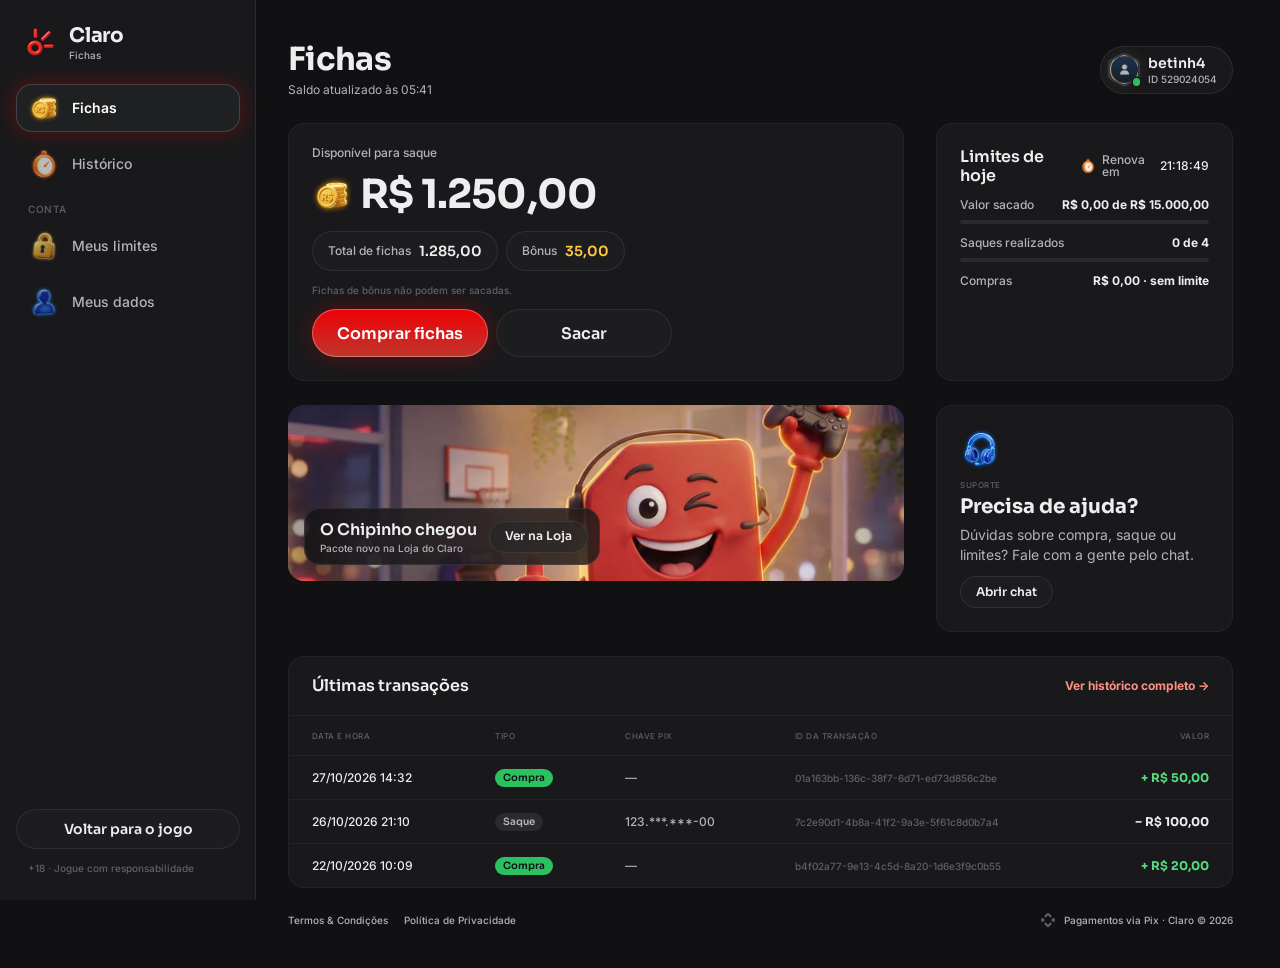
==== fichas/index.html @ 52fef4d7 "Claro · protótipo navegável gerado a partir do EstrelaGames (cores, logo, verso, Chipinho, abertura " ====
<!doctype html>
<html lang="pt-BR">
<head>
<meta charset="utf-8">
<meta name="viewport" content="width=device-width, initial-scale=1, viewport-fit=cover">
<meta name="robots" content="noindex, nofollow">
<meta name="theme-color" content="#111113">
<title>Fichas · Claro</title>
<link rel="icon" href="../assets/ui/logo_icon.webp">
<link rel="preconnect" href="https://fonts.googleapis.com">
<link rel="preconnect" href="https://fonts.gstatic.com" crossorigin>
<link rel="stylesheet" href="https://fonts.googleapis.com/css2?family=Inter:wght@400;500;600;700&family=Sora:wght@600;700;800&display=swap">
<link rel="stylesheet" href="../css/tokens.css?v=20261027h">
<link rel="stylesheet" href="../css/ui.css?v=20261027h">
<link rel="stylesheet" href="fichas.css?v=20261027h">
</head>
<body>
<svg width="0" height="0" style="position:absolute" aria-hidden="true">
  <defs><clipPath id="hexclip" clipPathUnits="objectBoundingBox"><path id="hexpath" d=""/></clipPath></defs>
  <symbol id="i-chev-l-light" viewBox="0 0 320 512"><path d="M20.7 267.3c-6.2-6.2-6.2-16.4 0-22.6l192-192c6.2-6.2 16.4-6.2 22.6 0s6.2 16.4 0 22.6L54.6 256 235.3 436.7c6.2 6.2 6.2 16.4 0 22.6s-16.4 6.2-22.6 0l-192-192z"/></symbol>
  <symbol id="i-x" viewBox="0 0 384 512"><path d="M324.5 411.1c6.2 6.2 16.4 6.2 22.6 0s6.2-16.4 0-22.6L214.6 256 347.1 123.5c6.2-6.2 6.2-16.4 0-22.6s-16.4-6.2-22.6 0L192 233.4 59.5 100.9c-6.2-6.2-16.4-6.2-22.6 0s-6.2 16.4 0 22.6L169.4 256 36.9 388.5c-6.2 6.2-6.2 16.4 0 22.6s16.4 6.2 22.6 0L192 278.6 324.5 411.1z"/></symbol>
  <symbol id="i-check" viewBox="0 0 448 512"><path d="M438.6 105.4c12.5 12.5 12.5 32.8 0 45.3l-256 256c-12.5 12.5-32.8 12.5-45.3 0l-128-128c-12.5-12.5-12.5-32.8 0-45.3s32.8-12.5 45.3 0L160 338.7 393.4 105.4c12.5-12.5 32.8-12.5 45.3 0z"/></symbol>
  <symbol id="i-copy" viewBox="0 0 448 512"><path d="M208 0H332.1c12.7 0 24.9 5.1 33.9 14.1l67.9 67.9c9 9 14.1 21.2 14.1 33.9V336c0 26.5-21.5 48-48 48H208c-26.5 0-48-21.5-48-48V48c0-26.5 21.5-48 48-48zM48 128h80v64H64V448H256V416h64v48c0 26.5-21.5 48-48 48H48c-26.5 0-48-21.5-48-48V176c0-26.5 21.5-48 48-48z"/></symbol>
  <symbol id="i-pix" viewBox="0 0 24 24"><path d="M6.1 6.3 10.1 2.3a2.7 2.7 0 0 1 3.8 0l4 4-2.3 2.3-2.9-2.9a1 1 0 0 0-1.4 0L8.4 8.6 6.1 6.3zm11.8 11.4-4 4a2.7 2.7 0 0 1-3.8 0l-4-4 2.3-2.3 2.9 2.9a1 1 0 0 0 1.4 0l2.9-2.9 2.3 2.3zM2.3 10.1l1.6-1.6L7.4 12l-3.5 3.5-1.6-1.6a2.7 2.7 0 0 1 0-3.8zm19.4 0a2.7 2.7 0 0 1 0 3.8l-1.6 1.6-3.5-3.5 3.5-3.5 1.6 1.6z"/></symbol>
</svg>

<div class="fx">
  <aside class="side" id="side" aria-label="Menu"></aside>
  <div class="main">
    <header class="mtop" id="mtop"></header>
    <main class="page" id="page"></main>
    <footer class="foot" id="foot"></footer>
  </div>
</div>
<div class="veil" id="veil" hidden><section class="drawer" id="drawer" role="dialog" aria-modal="true"></section></div>
<div class="toast" id="toast"><span class="hint-pill" id="toastTxt"></span></div>

<script src="fichas.js?v=20261027h"></script>
</body>
</html>
---- css/tokens.css ----
/* Claro · tokens do DS EstrelaGames (Rjx31bgpOt4m1U8DVKyWtd · modo Claro), valores resolvidos 1:1 */
:root{
  color-scheme: dark;
  /* background */
  --bg-default:#111113; --bg-subtle:#19191b; --bg-strong:#222325; --bg-raised:#292a2e; --bg-inset:#010101; --bg-highlight:#ffffff14; --bg-chrome:#19191b; --bg-divider:#292a2e; --bg-band:#00000052;
  --bga-default-50:#11111380; --bga-default-75:#111113bf; --bga-subtle-50:#19191b80; --bga-subtle-75:#19191bbf;
  --bga-strong-25:#22232540; --bga-strong-50:#22232580; --bga-strong-75:#222325bf;
  --bga-secondary-16:#ff908129; --bga-secondary-32:#ff908152; --bga-accent-12:#ffc8411f;
  /* border */
  --border-muted:#ffffff14; --border-default:#222325; --border-strong:#393a40; --border-focus:#ef0005;
  --border-hl-top:#ffffff29; --border-gold-top:#ffcfc7e5; --border-gold-bottom:#ef00055c;
  /* text */
  --text-default:#eeeef0; --text-muted:#b2b3bd; --text-link:#ff9081; --text-subtle:#5f606a; --text-disabled:#46484f;
  --text-brand:#ff9081; --text-success:#52de7e; --text-error:#ff6b6e; --text-prize:#ffc841;
  --text-on-color:#ffffff; --text-on-color-muted:#ffffffd9; --text-on-color-subtle:#ffffffb2; --text-on-light:#111113;
  /* system */
  --sys-info:#fe1e1e; --sys-success:#2cc160; --sys-success-strong:#8cf0a9; --sys-warning:#ffbe2e; --sys-error:#ef4452;
  --sysa-success-25:#2cc16040; --sysa-error-25:#ef445240; --sysa-info-25:#3b74f540;
  --notification-error:#ef4452;
  /* effects */
  --hl-subtle:#ffffff29; --hl:#ffffff52; --hl-strong:#ffffff7a;
  --shadow-faint:#0000001f; --shadow-subtle:#0000003d; --shadow:#00000066; --shadow-strong:#00000080;
  --glow-info:#ef000552; --glow-accent:#ffbe2e52; --glow-success:#52de7ea3; --glow-gold:#ff908152; --glow-blue:#ff9081; --glow-red:#ff6b6e;
  /* surfaces */
  --surface-card-top:#19191b; --surface-card-bottom:#111113; --surface-elevated-top:#292a2e; --surface-elevated-bottom:#19191b;
  /* buttons */
  --btn-primary-top:#ef0005; --btn-primary-bg:#c0362d; --btn-secondary-border:#fe1e1e;
  --btn-disabled-top:#292a2e; --btn-disabled-bg:#292a2e; --btn-disabled-text:#46484f;
  /* tabs */
  --tab-default-text:#b2b3bd; --tab-container:#222325; --input-border:#222325;
  --tab-padrao:#ef0005; --tab-padrao-tint:#ef00053d; --tab-rosa:#e93d82; --tab-rosa-tint:#e93d823d;
  /* games */
  --game-truco:#e5484d; --game-paulista:#3b74f5; --game-cacheta:#8752f2; --game-tranca:#2cc160; --game-buraco:#1f9a4a;
  --game-poker:#0fa968; --game-sinuca:#2fa35a; --game-todos:#fe1e1e; --game-domino:#14b8a6; --game-dama:#f76b15; --game-xadrez:#5b6cff;
  --game-paulista-tint:#3b74f53d; --game-truco-tint:#e5484d3d; --game-cacheta-tint:#8752f23d; --game-buraco-tint:#1f9a4a3d;
  /* crew */
  --crew-engenheiro:#4fb3ff; --crew-comandante:#f5c542; --crew-piloto:#ff5a36; --crew-navegador:#e86bff; --crew-explorador:#4dffb8;
  --crew-bar:#ff9f43; --crew-reis:#34d399; --crew-nobru:#3d8bff; --crew-inhui:#ff4fb0;
  /* stake / table */
  --stake-padrao-top:#7a1813; --stake-padrao-bottom:#3f0f0c; --stake-iniciante-top:#1f9a4a; --stake-iniciante-bottom:#1f502c;
  --table-card-top:#1f5a4a; --table-card-bottom:#0f2e2a; --table-stake:#ffc841;
  --plus-bg:#52de7e; --plus-icon:#111113;
  /* cards */
  --card-face:#ffffff; --card-border:#9ea2a4; --suit-red:#c72c3d; --suit-black:#141922; --back-top:#942922; --back-bottom:#570203;
  /* seat timer */
  --seat-timer-track:#ffffff1f; --seat-timer:#fe1e1e;
  /* type */
  --f-display:"Sora", "Inter", system-ui, sans-serif;
  --f-ui:"Inter", system-ui, -apple-system, sans-serif;
  --f-call:"Industry", "Sora", sans-serif;
  /* marca · Claro (sobrescreve) */
  --back-top:#7a1813; --back-bottom:#211311; --btn-primary-text:#ffffff; --crew-nobru:#FE1E1E; --crew-inhui:#FE1E1E;
}
/* estilos de texto do DS */
.t-d3xl{font:700 64px/1.2 var(--f-display);letter-spacing:-.02em}
.t-d2xl{font:700 48px/1.2 var(--f-display);letter-spacing:-.02em}
.t-dxl{font:700 40px/1.2 var(--f-display);letter-spacing:-.02em}
.t-dl{font:700 32px/1.2 var(--f-display);letter-spacing:-.02em}
.t-dm{font:700 24px/1.2 var(--f-display);letter-spacing:-.01em}
.t-ds{font:700 20px/1.2 var(--f-display);letter-spacing:-.01em}
.t-dxs{font:600 16px/1.2 var(--f-display)}
.t-d2xs{font:600 14px/1.2 var(--f-display)}
.t-d3xs{font:600 12px/1.2 var(--f-display)}
.t-hm{font:700 20px/1.2 var(--f-ui)}
.t-ll{font:500 16px/1 var(--f-ui)} .t-lm{font:500 14px/1 var(--f-ui)} .t-ls{font:500 12px/1 var(--f-ui)} .t-lxs{font:500 10px/1 var(--f-ui)} .t-l2xs{font:500 8px/1 var(--f-ui)}
.t-link{font:700 12px/1.5 var(--f-ui)}
.t-p2xl{font:400 20px/1.5 var(--f-ui)} .t-pm{font:400 14px/1.5 var(--f-ui)} .t-ps{font:400 12px/1.5 var(--f-ui)}
---- css/ui.css ----
/* EstrelaGames · base + componentes do DS (Apple Gamer Style · Glass). Medidas 1:1 com o Figma (frame 375). */
*{box-sizing:border-box}
html,body{height:100%;margin:0}
body{background:#05080c;color:var(--text-default);font-family:var(--f-ui);-webkit-font-smoothing:antialiased;overflow:hidden;-webkit-text-size-adjust:100%}
button{font:inherit;color:inherit;border:0;background:none;padding:0;margin:0;cursor:pointer;-webkit-tap-highlight-color:transparent;text-align:inherit}
button:focus-visible,[role="button"]:focus-visible{outline:2px solid var(--border-focus);outline-offset:2px}
/* cards clicáveis são div[role=button]: o WebKit (iPhone) não estica os filhos de um <button> com flex */
[role="button"]{cursor:pointer;-webkit-tap-highlight-color:transparent;-webkit-user-select:none;user-select:none;outline:0}
input{font:inherit;color:inherit;border:0;background:none;outline:0;padding:0;margin:0;min-width:0}
img,video{display:block;max-width:100%;user-select:none;-webkit-user-drag:none}
svg{display:block}
[hidden]{display:none!important}
.ic{flex:none;object-fit:contain;pointer-events:none}

/* ---------- aparelho ---------- */
.stage-wrap{position:fixed;inset:0;display:flex;align-items:center;justify-content:center}
.phone{position:relative;width:375px;height:812px;background:var(--bg-subtle);overflow:hidden;border-radius:48px;box-shadow:0 0 0 10px #0c1016,0 0 0 11px #2a3340,0 40px 80px rgba(0,0,0,.6);transform-origin:center;display:flex;flex-direction:column}
.status{position:relative;flex:none;height:44px;display:flex;align-items:center;justify-content:space-between;padding:0 26px 0 32px;font:600 15px/1 var(--f-ui);background:var(--bg-subtle);z-index:60;pointer-events:none}
.status .island{position:absolute;left:50%;top:10px;width:118px;height:32px;margin-left:-59px;border-radius:20px;background:#000}
.status .icons{display:flex;gap:6px;align-items:center}
.app{position:relative;flex:1;min-height:0;overflow:hidden}
@media (max-width:520px){
  .phone{width:100vw;height:100vh;height:100dvh;border-radius:0;box-shadow:none;transform:none!important}
  .status{display:none}
  .app{padding-top:env(safe-area-inset-top,0px)}
}
.scr{position:absolute;inset:0;display:flex;flex-direction:column;background:var(--bg-subtle);overflow:hidden}
.app>.scr{top:env(safe-area-inset-top,0px)}
@media (min-width:521px){.app>.scr{top:0}}
.scroll{flex:1;min-height:0;overflow-y:auto;overflow-x:hidden;-webkit-overflow-scrolling:touch;scrollbar-width:none;overscroll-behavior:contain}
.scroll::-webkit-scrollbar,.hscroll::-webkit-scrollbar{display:none}
/* linha com rolagem lateral: sem clip, sangra até a borda da tela (regra Oct 26) */
.hscroll{display:flex;overflow-x:auto;overflow-y:visible;scrollbar-width:none;margin:0 -8px;padding:0 8px;scroll-padding:0 8px;-webkit-overflow-scrolling:touch}

/* ---------- ícones 3D ---------- */
.i16{width:16px;height:16px}.i20{width:20px;height:20px}.i24{width:24px;height:24px}.i28{width:28px;height:28px}.i32{width:32px;height:32px}.i36{width:36px;height:36px}.i40{width:40px;height:40px}.i48{width:48px;height:48px}

/* ---------- header-game (Mobile · Glass) ---------- */
.hdr{position:relative;flex:none;height:64px;display:flex;align-items:center;gap:4px;padding:8px 12px;background:var(--bg-subtle);overflow:hidden;z-index:20}
.hdr::before{content:"";position:absolute;left:48px;top:-70px;width:280px;height:140px;border-radius:50%;background:var(--glow-blue);filter:blur(60px);opacity:.15;pointer-events:none}
.hdr .side{position:relative;flex:1;min-width:0;display:flex;align-items:center;gap:4px}
.hdr .logo{width:24px;height:36px;display:grid;place-items:center;flex:none}
.hdr .logo img{width:25px;height:24px}
.cpill{flex:1;min-width:0;height:34px;display:flex;align-items:center;gap:2px;padding:4px;border-radius:999px;background:linear-gradient(90deg,#52de7e1a,#22232506),var(--bga-strong-50);box-shadow:inset 0 0 0 1px var(--border-muted);overflow:hidden}
.cpill.bonus{padding:4px 8px 4px 4px;background:linear-gradient(90deg,#22232506,#ffc8411a),var(--bga-strong-50)}
.cpill .ic{width:24px;height:24px}
.cpill .t{flex:1;min-width:0;display:flex;flex-direction:column;gap:2px;text-align:left}
.cpill .t small{font:500 8px/1 var(--f-ui);color:var(--text-muted)}
.cpill .t b{font:700 12px/10px var(--f-ui);color:var(--text-default);white-space:nowrap;overflow:hidden;text-overflow:ellipsis}
.cpill.bonus .t b{color:var(--text-prize)}
.cpill .plus{width:20px;height:20px;border-radius:10px;background:var(--plus-bg);display:grid;place-items:center;flex:none}
.cpill .plus svg{width:12px;height:12px;fill:var(--plus-icon)}
.hbell{position:relative;width:36px;height:36px;border-radius:18px;background:var(--bga-strong-50);box-shadow:inset 0 0 0 1px var(--border-muted);display:grid;place-items:center;flex:none}
.hbell .ic{width:28px;height:28px}
.hbell i{position:absolute;left:28px;top:0;width:8px;height:8px;border-radius:50%;background:var(--notification-error)}
.hbell i[hidden]{display:none}

/* ---------- header-avatar (hexágono com borda da tripulação) ---------- */
.hav{position:relative;display:inline-block;flex:none;width:var(--w,44px);height:var(--h,48px)}
.hav .gl{position:absolute;left:-4.5%;top:0;width:109%;aspect-ratio:1;border-radius:50%;background:var(--cc);filter:blur(calc(var(--w,44px) * .16));opacity:.45;pointer-events:none}
.hav .hx{position:absolute;inset:0;-webkit-clip-path:url(#hexclip);clip-path:url(#hexclip);background:var(--cc)}
.hav .hx img{position:absolute;inset:2px;width:calc(100% - 4px);height:calc(100% - 4px);object-fit:cover;object-position:center top;-webkit-clip-path:url(#hexclip);clip-path:url(#hexclip);background:var(--bg-raised)}
.hav .on{position:absolute;left:77%;top:75%;width:23%;aspect-ratio:1;border-radius:50%;background:var(--sys-success);box-shadow:0 0 0 1.5px var(--bg-subtle)}
.hav.xs{--w:24px;--h:26px}.hav.s{--w:32px;--h:35px}.hav.m{--w:44px;--h:48px}.hav.l{--w:56px;--h:60px}
.hav.xs .hx img,.hav.s .hx img{inset:1.5px;width:calc(100% - 3px);height:calc(100% - 3px)}
.hav.empty{height:var(--w)}
.hav.empty .av0{position:absolute;inset:4.5%;width:91%;height:91%}
.hav.empty .add{position:absolute;left:63.6%;top:63.6%;width:27.3%;height:27.3%;border-radius:50%;background:var(--plus-bg);box-shadow:0 0 0 1.2px var(--bg-subtle);display:grid;place-items:center}
.hav.empty .add svg{width:58%;height:58%;fill:var(--plus-icon)}

/* ---------- avatar circular (avatar-estrela-games) ---------- */
.av{position:relative;display:inline-block;vertical-align:middle;flex:none;width:var(--s,48px);height:var(--s,48px);border-radius:50%;background:linear-gradient(180deg,var(--surface-elevated-top),var(--surface-elevated-bottom));box-shadow:inset 0 0 0 var(--bw,2px) #ffffff29}
.av img{position:absolute;inset:var(--bw,2px);width:calc(100% - 2*var(--bw,2px));height:calc(100% - 2*var(--bw,2px));border-radius:50%;object-fit:cover;object-position:center top}
.av.s{--s:32px;--bw:1px}.av.m{--s:48px;--bw:2px}.av.l{--s:80px;--bw:3px}.av.xl{--s:120px;--bw:4px}
.av .lvl{position:absolute;left:50%;bottom:-4px;transform:translateX(-50%);padding:1px 6px;border-radius:999px;background:var(--bg-raised);box-shadow:0 0 0 2px var(--bg-default);font:600 12px/14px var(--f-display);white-space:nowrap}
.av.empty .ph{position:absolute;inset:25%;width:50%;height:50%;fill:#ffffff52}
.av .addb{position:absolute;left:63.3%;top:63.3%;width:36.7%;height:36.7%;border-radius:50%;background:var(--plus-bg);display:grid;place-items:center;box-shadow:0 0 0 3px var(--bg-subtle)}
.av .addb svg{width:50%;height:50%;fill:#fff}

/* ---------- navbar-glass ---------- */
.nav{position:absolute;left:16px;right:16px;bottom:calc(12px + env(safe-area-inset-bottom,0px));height:64px;display:flex;align-items:stretch;padding:4px;border-radius:24px;background:var(--bga-strong-75);box-shadow:inset 0 0 0 1px var(--border-muted);-webkit-backdrop-filter:blur(24px);backdrop-filter:blur(24px);z-index:30}
.nav>button{position:relative;flex:1;min-width:0;display:flex;flex-direction:column;align-items:center;justify-content:center;border-radius:20px}
.nav>button .ic{width:32px;height:32px;opacity:.75}
.nav>button>span{font:500 10px/1 var(--f-ui);color:var(--text-subtle);white-space:nowrap}
.nav>button.on{flex:none;width:104px;justify-content:flex-end;gap:2px;padding-bottom:6px;background:var(--bga-secondary-16);box-shadow:inset 0 0 0 1px var(--hl-subtle),0 0 20px var(--glow-info)}
.nav>button.on .ic{position:absolute;left:28px;top:-14px;width:48px;height:48px;opacity:1}
.nav>button.on .lr{width:100%;display:flex;align-items:center;justify-content:space-between;padding:0 8px}
.nav>button.on .lr span{font:500 10px/1 var(--f-ui);color:var(--text-on-color)}
.nav .lr i{width:16px;height:16px;display:grid;place-items:center}
.nav .lr svg{width:10px;height:16px;fill:var(--text-on-color)}

/* ---------- game-block ---------- */
.gb{position:relative;flex:none;width:72px;height:64px;border-radius:16px;display:flex;flex-direction:column;align-items:center;justify-content:center;padding:4px 0;background:var(--tab-container);box-shadow:inset 0 0 0 1px var(--hl);font:500 10px/1 var(--f-ui);color:var(--text-on-color);white-space:nowrap}
.gb .ic{width:40px;height:40px}
.gb.on{justify-content:flex-end;padding:0 0 6px;background:var(--gc);box-shadow:0 4px 12px var(--gs,transparent)}
.gb.on .ic{position:absolute;left:50%;top:-12px;width:60px;height:60px;margin-left:-30px}
.gb .lk{position:absolute;right:4px;top:4px;width:14px;height:14px;opacity:.8}
.gb.on .lk{display:none}
.games-row{gap:8px;padding-top:12px;margin-top:-12px}
.games-row .gb{width:72px}

/* ---------- tabs ---------- */
.tabs{display:flex;gap:2px;height:44px;padding:4px;border-radius:12px;background:var(--bg-raised);box-shadow:inset 0 0 0 1px var(--input-border)}
.tabs>button{position:relative;flex:1;min-width:0;height:34px;border-radius:8px;display:flex;align-items:center;justify-content:center;padding:8px 16px;font:500 12px/1 var(--f-ui);color:var(--tab-default-text);white-space:nowrap}
.tabs>button.on{background:var(--tc-tint);font:700 12px/18px var(--f-ui);color:var(--text-default)}
.tabs>button.on::after{content:"";position:absolute;left:50%;bottom:0;width:24px;height:3px;margin-left:-12px;border-radius:2px;background:var(--tc);box-shadow:0 0 8px var(--tc)}
.tabs>button .lk{font:500 9px/1 var(--f-ui);margin-left:4px;opacity:.7}
.tabs{--tc:var(--tab-padrao);--tc-tint:var(--tab-padrao-tint)}
.tabs.t-azul{--tc:var(--game-paulista);--tc-tint:var(--game-paulista-tint)}
.tabs.t-vermelha{--tc:var(--game-truco);--tc-tint:var(--game-truco-tint)}
.tabs.t-roxa{--tc:var(--game-cacheta);--tc-tint:var(--game-cacheta-tint)}
.tabs.t-verde{--tc:var(--game-buraco);--tc-tint:var(--game-buraco-tint)}
.tabs.t-rosa{--tc:var(--tab-rosa);--tc-tint:var(--tab-rosa-tint)}

/* ---------- button-glass ---------- */
.btn{display:inline-flex;align-items:center;justify-content:center;gap:8px;white-space:nowrap;transition:transform .12s,filter .12s;flex:none}
.btn:active{transform:scale(.97)}
.btn.l{height:48px;padding:0 24px;border-radius:24px;font:600 16px/1.2 var(--f-display)}
.btn.m{height:40px;padding:0 20px;border-radius:20px;font:600 14px/1.2 var(--f-display)}
.btn.s{height:32px;padding:0 16px;border-radius:16px;font:600 12px/1.2 var(--f-display)}
.btn.xl{height:56px;padding:0 24px;border-radius:28px;font:600 16px/1.2 var(--f-display)}
.btn.m44{height:44px;border-radius:22px}
.btn.pri{background:linear-gradient(180deg,var(--btn-primary-top),var(--btn-primary-bg));box-shadow:inset 0 0 0 1px var(--hl),0 0 20px var(--glow-info);color:var(--btn-primary-text)}
.btn.sec{background:var(--bga-strong-50);box-shadow:inset 0 0 0 1px var(--border-muted);color:var(--text-default)}
.btn:disabled,.btn.dis{background:var(--btn-disabled-bg);box-shadow:none;color:var(--btn-disabled-text);pointer-events:none}
.btn.danger-txt{background:none;box-shadow:none;color:var(--text-error);font:500 14px/1 var(--f-ui)}
.btn.fill{flex:1;min-width:0}
.btn.wide{width:100%}
.btn .ic{width:20px;height:20px}

/* ---------- button-icon ---------- */
.bicon{width:40px;height:40px;border-radius:20px;display:grid;place-items:center;flex:none;background:var(--bga-strong-50);box-shadow:inset 0 0 0 1px var(--border-muted)}
.bicon .ic{width:24px;height:24px}
.bicon.s{width:32px;height:32px;border-radius:16px}.bicon.s .ic{width:20px;height:20px}
.bicon svg{width:14px;height:14px;fill:var(--text-default)}
.bicon.s28{width:28px;height:28px;border-radius:14px}.bicon.s28 svg{width:16px;height:16px}

/* ---------- tag ---------- */
.tag{display:inline-flex;align-items:center;gap:4px;padding:2px 8px;border-radius:999px;font:600 12px/14px var(--f-display);white-space:nowrap;flex:none}
.tag.neutral{background:#ffffff14;color:var(--text-muted)}
.tag.gold{background:#ff908129;color:var(--text-brand);box-shadow:inset 0 0 0 1px #ffcfc78c}
.tag.success{background:var(--sys-success);color:var(--bg-default)}
.tag.danger{background:var(--sys-error);color:var(--text-default)}
.tag.info{background:var(--sys-info);color:var(--text-default)}
.tag.live{background:var(--sys-error);color:var(--text-default)}
.tag.beginner{background:var(--game-buraco);color:var(--text-default)}

/* ---------- section-title ---------- */
.stitle{display:flex;align-items:center;justify-content:space-between;gap:16px}
.stitle .tx{flex:1;min-width:0;display:flex;flex-direction:column;gap:2px}
.stitle b{font:700 20px/1.2 var(--f-display);letter-spacing:-.01em}
.stitle small{font:500 12px/1 var(--f-ui);color:var(--text-muted)}
.trow{display:flex;align-items:center;justify-content:space-between;gap:8px}
.trow b{font:600 14px/1.2 var(--f-display)}
.trow small{font:500 10px/1 var(--f-ui);color:var(--text-subtle)}

/* ---------- page-top ---------- */
.ptop{flex:none;display:flex;align-items:center;justify-content:space-between;gap:8px;padding:8px;min-height:45px}
.ptop .l{display:flex;align-items:center;gap:8px;min-width:0}
.ptop .back{width:28px;height:28px;border-radius:14px;display:grid;place-items:center;background:var(--bga-strong-50);box-shadow:inset 0 0 0 1px var(--border-muted);flex:none}
.ptop .back svg{width:10px;height:16px;fill:var(--text-default)}
.ptop .tx{display:flex;flex-direction:column;min-width:0}
.ptop .tx b{font:600 16px/1.2 var(--f-display);white-space:nowrap;overflow:hidden;text-overflow:ellipsis}
.ptop .tx small{display:flex;align-items:center;gap:4px;font:500 10px/1 var(--f-ui);color:var(--text-muted)}
.ptop .tx small i{width:6px;height:6px;border-radius:50%;background:var(--sys-success)}

/* ---------- input-search / input ---------- */
.search{display:flex;align-items:center;gap:8px;height:40px;padding:0 16px 0 12px;border-radius:20px;background:var(--bga-strong-50);box-shadow:inset 0 0 0 1px var(--border-muted)}
.search svg{width:16px;height:16px;fill:var(--text-muted);flex:none}
.search input{flex:1;font:500 12px/1 var(--f-ui);color:var(--text-default)}
.search input::placeholder{color:var(--text-muted)}
.field{display:flex;flex-direction:column;gap:8px}
.field>label{font:500 14px/1 var(--f-ui);color:var(--text-default)}
.field .box{display:flex;align-items:center;gap:8px;height:40px;padding:8px 12px;border-radius:12px;background:var(--bga-strong-50);box-shadow:inset 0 0 0 1px var(--border-muted)}
.field .box:focus-within{box-shadow:inset 0 0 0 1px var(--border-focus)}
.field .box input{flex:1;font:400 14px/1.5 var(--f-ui);color:var(--text-default)}
.field .box input::placeholder{color:var(--text-disabled)}
.field .box button svg{width:20px;height:20px;fill:var(--text-muted)}

/* ---------- otp ---------- */
.otp{display:flex;gap:8px;justify-content:center}
.otp .bx{width:48px;height:56px;border-radius:12px;background:#ffffff14;display:grid;place-items:center;font:700 24px/1.2 var(--f-display);color:var(--text-default);box-shadow:inset 0 0 0 1px var(--border-muted)}
.otp .bx.act{background:#ffffff1f;box-shadow:inset 0 0 0 2px var(--border-focus),0 0 12px var(--glow-info)}
.otp .bx.act::after{content:"";width:2px;height:24px;background:var(--border-focus);animation:blink 1s steps(1) infinite}
@keyframes blink{50%{opacity:0}}
.otp-in{position:absolute;opacity:0;pointer-events:none;width:1px;height:1px}

/* ---------- progress ---------- */
.prog{height:4px;border-radius:999px;background:#ffffff1f;overflow:hidden;flex:1}
.prog i{display:block;height:100%;border-radius:inherit;background:var(--tab-padrao);transition:width .3s}

/* ---------- stake-pill ---------- */
.stakes{position:relative;height:128px;overflow:hidden;margin:0 -8px}
.stakes .track{position:absolute;top:8px;left:50%;transform:translateX(-50%);display:flex;align-items:center;gap:8px;height:112px}
.sp{position:relative;flex:none;display:flex;flex-direction:column;border-radius:16px;padding:4px 4px 0;background:linear-gradient(180deg,var(--surface-elevated-top),var(--surface-card-bottom));box-shadow:inset 0 0 0 1px #ffffff29,0 16px 40px var(--shadow);transition:width .25s,height .25s}
.sp .st{position:relative;flex:1;align-self:stretch;border-radius:12px;display:flex;flex-direction:column;align-items:center;justify-content:center;gap:4px;background:linear-gradient(180deg,var(--stake-padrao-top),var(--stake-padrao-bottom));box-shadow:inset 0 0 0 1px var(--hl-subtle),inset 0 2px 8px var(--shadow)}
.sp .v{display:flex;align-items:center;gap:4px;font:600 14px/1.2 var(--f-display);white-space:nowrap}
.sp .v .ic{width:14px;height:14px}
.sp .q{position:absolute;top:4px;right:4px;display:flex;align-items:center;gap:3px;padding:2px 5px;border-radius:8px;background:var(--bga-strong-50);font:500 8px/1 var(--f-ui);white-space:nowrap}
.sp .q::before{content:"";width:5px;height:5px;border-radius:50%;background:var(--sys-success)}
.sp .tg{padding:2px 6px;border-radius:6px;background:var(--bga-strong-50);font:500 8px/1 var(--f-ui);color:var(--text-success)}
.sp .ft{flex:none;display:flex;align-items:center;justify-content:center;gap:3px;padding:4px 0 5px;white-space:nowrap}
.sp .ft small{font:500 8px/1 var(--f-ui);color:var(--text-muted)}
.sp .ft b{font:500 8px/1 var(--f-ui)}
.sp.ini .st{background:linear-gradient(180deg,var(--stake-iniciante-top),var(--stake-iniciante-bottom))}
.sp.S{width:68px;height:68px;padding:4px}
.sp.S .q,.sp.S .ft,.sp.S .tg{display:none}
.sp.M{width:88px;height:88px}
.sp.M .v{font:600 16px/1.2 var(--f-display)} .sp.M .v .ic{width:18px;height:18px}
.sp.L{width:112px;height:112px}
.sp.L .v{font:700 20px/1.2 var(--f-display);letter-spacing:-.01em} .sp.L .v .ic{width:24px;height:24px}
.sp.L .ft b{font:500 10px/1 var(--f-ui)}
.sp.on{box-shadow:inset 0 0 0 2px var(--btn-secondary-border),0 0 20px var(--glow-info)}
.sp.on .st{background:linear-gradient(180deg,var(--btn-primary-top),var(--btn-primary-bg))}
.sp.on.ini .st{background:linear-gradient(180deg,var(--stake-iniciante-top),var(--stake-iniciante-bottom))}
.stake-grid{display:grid;grid-template-columns:repeat(3,minmax(0,1fr));gap:12px}
.stake-grid .sp{width:auto;height:88px}

/* ---------- table-glass (mesa aberta) ---------- */
.tg-row{display:grid;grid-template-columns:repeat(2,minmax(0,1fr));gap:16px 8px}
.tgl{position:relative;height:92px;border-radius:46px;padding:4px;display:flex;background:linear-gradient(180deg,var(--surface-elevated-top),var(--surface-card-bottom));box-shadow:inset 0 0 0 1px #ffffff29,0 16px 40px var(--shadow);text-align:left}
.tgl .felt{flex:1;align-self:stretch;min-width:0;display:flex;align-items:center;padding:10px 12px 6px 70px;border-radius:41px;background:linear-gradient(180deg,var(--table-card-top),var(--table-card-bottom));box-shadow:inset 0 0 0 1px var(--hl-subtle),inset 0 2px 8px var(--shadow)}
.tgl .vals{display:flex;flex-direction:column;gap:4px;min-width:0}
.tgl .vals b{font:600 14px/1.2 var(--f-display);color:var(--table-stake);white-space:nowrap}
.tgl .vals small{font:500 10px/1 var(--f-ui);color:#ffffffb2;white-space:nowrap}
.tgl .seats{display:flex;align-items:center;gap:2px;height:20px}
.tgl .seats .pl{display:flex}
.tgl .seats .pl span{width:20px;height:20px;border-radius:10px;overflow:hidden;background:var(--cc);margin-right:-6px;box-shadow:0 0 0 1px var(--table-card-bottom)}
.tgl .seats .pl span img{width:100%;height:100%;object-fit:cover;object-position:center top}
.tgl .seats em{font:600 12px/14px var(--f-display);font-style:normal;margin-left:8px}
.tgl .tab{position:absolute;left:50%;top:-8px;transform:translateX(-50%);padding:2px 8px;border-radius:8px;background:var(--surface-elevated-top);box-shadow:inset 0 0 0 1px var(--border-muted);font:500 10px/12px var(--f-ui);color:var(--text-subtle);white-space:nowrap}
.tgl .deck{position:absolute;left:14px;top:25px;width:52px;height:52px}
.tgl.locked .felt>*{opacity:.55}
.tgl.pool{border-radius:16px}
.tgl.pool .felt{border-radius:12px;position:relative;overflow:hidden;background:linear-gradient(180deg,#2fa35a,#145c32)}
.tgl.pool .felt::before{content:"";position:absolute;left:30%;top:0;bottom:0;border-left:1px solid #ffffff29}
.tgl.pool .pk{position:absolute;width:10px;height:10px;border-radius:50%;background:#000000b2;box-shadow:inset 0 0 0 1px #ffffff1f}

/* ---------- action-tile ---------- */
.atile{width:80px;height:64px;border-radius:16px;display:flex;flex-direction:column;align-items:center;justify-content:center;background:var(--bga-strong-50);box-shadow:inset 0 0 0 1px var(--border-muted);font:600 14px/1.2 var(--f-display);flex:none}
.atile .ic{width:28px;height:28px}

/* ---------- bottom sheet (sheet glass) ---------- */
.veil{position:absolute;inset:0;z-index:50;background:var(--bga-default-75);display:flex;align-items:flex-end;animation:fade .2s both}
.bsheet{position:relative;width:100%;max-height:calc(100% - 24px);display:flex;flex-direction:column;align-items:stretch;gap:12px;padding:8px 12px calc(24px + env(safe-area-inset-bottom,0px));border-radius:24px 24px 0 0;background:var(--bg-subtle);box-shadow:inset 0 1px 0 var(--hl-subtle),0 16px 40px var(--shadow);animation:up .28s cubic-bezier(.2,.9,.3,1) both;overflow:hidden}
.bsheet.g16{gap:16px}
.bsheet .handle{width:36px;height:4px;border-radius:2px;background:var(--border-muted);align-self:center;flex:none}
.bsheet .scroll{margin:0 -12px;padding:0 12px}
.sh-h{display:flex;align-items:center;gap:12px;flex:none}
.sh-h>.ic{width:36px;height:36px}
.sh-h .tx{flex:1;min-width:0;display:flex;flex-direction:column;gap:2px}
.sh-h .tx b{font:600 16px/1.2 var(--f-display)}
.sh-h .tx small{font:500 10px/1.2 var(--f-ui);color:var(--text-subtle)}
.sh-h .tx small.ok{display:flex;align-items:center;gap:6px;color:var(--sys-success)}
.sh-h .tx small.ok::before{content:"";width:8px;height:8px;border-radius:50%;background:var(--sys-success)}
.xbtn{width:32px;height:32px;border-radius:16px;display:grid;place-items:center;background:var(--bga-strong-50);box-shadow:inset 0 0 0 1px var(--border-muted);flex:none}
.xbtn svg{width:14px;height:14px;fill:var(--text-default)}
@keyframes up{from{transform:translateY(100%)}to{transform:none}}
@keyframes fade{from{opacity:0}}
@keyframes pop{from{transform:scale(.3);opacity:0}}

/* ---------- hint (pílula) / toast ---------- */
.hint-pill{display:inline-flex;align-items:center;gap:4px;padding:4px 12px;border-radius:999px;background:var(--bga-strong-75);box-shadow:inset 0 0 0 1px var(--hl-subtle);font:500 10px/1.2 var(--f-ui);color:var(--text-default);white-space:nowrap;-webkit-backdrop-filter:blur(12px);backdrop-filter:blur(12px)}
.toast{position:absolute;left:50%;top:72px;transform:translate(-50%,-8px);opacity:0;transition:opacity .2s,transform .2s;z-index:90;pointer-events:none;max-width:calc(100% - 32px)}
.toast .hint-pill{font-size:11px;padding:6px 14px;white-space:normal;text-align:center}
.toast.show{opacity:1;transform:translate(-50%,0)}

/* ---------- list / cells ---------- */
.cell{display:flex;flex-direction:column;gap:2px;padding:8px;border-radius:12px;background:var(--bga-strong-50);box-shadow:inset 0 0 0 1px var(--border-muted);min-width:0;flex:1}
.cell small{font:500 10px/1 var(--f-ui);color:var(--text-subtle)}
.cell b{font:600 14px/1.2 var(--f-display);white-space:nowrap}
.card-raised{border-radius:16px;background:var(--bg-raised)}
.muted{color:var(--text-muted)}.subtle{color:var(--text-subtle)}.prize{color:var(--text-prize)}.ok{color:var(--text-success)}.err{color:var(--text-error)}

@media (prefers-reduced-motion: reduce){*,*::before,*::after{animation-duration:.01ms!important;animation-iteration-count:1!important;transition-duration:.01ms!important}}
---- fichas/fichas.css ----
/* Claro · Fichas (página fora do app). Usa os tokens e componentes do app (../css/tokens.css + ui.css: .btn, .tabs, .tag, .field, .xbtn, .hav, .toast).
   Celular (Figma W01–W09, 375): header + abas + cartões empilhados, comprar/sacar em tela cheia.
   Computador ≥ 1024 (Figma DW01–DW09, 1920): menu 256 à esquerda, conteúdo 1312 (grade 864 + 416, gap 32), comprar/sacar num drawer de 480. */
html,body{height:auto;min-height:100%}
html{scrollbar-gutter:stable}
body{overflow:auto;background:var(--bg-default)}
body.lock{overflow:hidden}
a{color:inherit;text-decoration:none}
.od{display:none}
.fx{min-height:100vh;display:flex}
.main{flex:1;min-width:0;display:flex;flex-direction:column}
.ic{width:24px;height:24px}

/* ---------- celular: header + abas ---------- */
.side{display:none}
.mtop{position:sticky;top:0;z-index:20;display:flex;flex-direction:column;background:var(--bg-default);padding-top:env(safe-area-inset-top,0px)}
.mtop .row{display:flex;align-items:center;gap:12px;height:60px;padding:0 16px 0 12px;box-shadow:inset 0 -1px 0 var(--border-muted)}
.bk{width:32px;height:32px;border-radius:16px;display:grid;place-items:center;flex:none;background:var(--bga-strong-50);box-shadow:inset 0 0 0 1px var(--border-muted)}
.bk svg{width:10px;height:16px;fill:var(--text-brand)}
.brand{flex:1;min-width:0;display:flex;align-items:center;gap:12px}
.brand img{width:33px;height:32px}
.brand span{display:flex;flex-direction:column;gap:2px}
.brand b{font:700 20px/1.2 var(--f-display);letter-spacing:-.01em}
.brand small{font:500 10px/1 var(--f-ui);color:var(--text-muted)}
.mtop .tabs{margin:12px 12px 0}
.mtop .tabs>button{height:36px}

.page{display:flex;flex-direction:column;gap:12px;padding:12px 12px 0}
.ptitle{display:none}
.ptitle.mob{display:flex;padding:8px 4px 0}
.ptitle .tx{display:flex;flex-direction:column;gap:4px}
.ptitle h1{margin:0;font:700 20px/1.2 var(--f-display);letter-spacing:-.01em}
.ptitle .tx small{font:400 12px/1.4 var(--f-ui);color:var(--text-muted)}
.ptitle .r{display:none}

.card{display:flex;flex-direction:column;gap:16px;padding:16px;border-radius:16px;background:var(--bg-subtle);box-shadow:inset 0 0 0 1px var(--border-default)}
.grid,.col{display:flex;flex-direction:column;gap:12px}

/* saldo */
.bal{gap:12px}
.bal .lbl{font:500 12px/1 var(--f-ui);color:var(--text-muted)}
.amt{display:flex;align-items:center;gap:8px}
.amt .ic{width:32px;height:32px}
.amt b{font:700 32px/1.2 var(--f-display);letter-spacing:-.02em}
.chips{display:flex;flex-wrap:wrap;gap:8px}
.chip{display:inline-flex;align-items:center;gap:8px;height:40px;padding:0 16px;border-radius:20px;background:var(--bga-strong-50);box-shadow:inset 0 0 0 1px var(--border-muted)}
.chip small{font:500 12px/1 var(--f-ui);color:var(--text-muted)}
.chip b{font:600 14px/1.2 var(--f-display)}
.prize{color:var(--text-prize)}
.bal .bnote{font:500 10px/1.4 var(--f-ui);color:var(--text-subtle)}
.acts{display:grid;grid-template-columns:repeat(2,minmax(0,1fr));gap:8px}
.acts .btn{width:100%}

/* limites */
.lim{gap:12px}
.lh{display:flex;align-items:center;justify-content:space-between;gap:8px}
.lh>b{font:700 20px/1.2 var(--f-display);letter-spacing:-.01em}
.renew{display:flex;align-items:center;gap:6px}
.renew .ic{width:16px;height:16px}
.renew small{font:500 12px/1 var(--f-ui);color:var(--text-muted)}
.renew b{font:500 12px/1 var(--f-ui)}
.lrow{display:flex;align-items:center;justify-content:space-between;gap:8px;font:500 14px/1.2 var(--f-ui);color:var(--text-muted)}
.lrow b{font:700 14px/1.2 var(--f-ui);color:var(--text-default);text-align:right}
.lbar{display:block;height:4px;margin-top:-4px;border-radius:2px;background:var(--bg-raised);overflow:hidden}
.lbar i{display:block;height:100%;border-radius:2px;background:var(--tab-padrao)}

/* banner da Loja */
.banner{position:relative;height:168px;border-radius:16px;overflow:hidden;box-shadow:inset 0 0 0 1px var(--border-default)}
.banner>img{width:100%;height:100%;object-fit:cover;object-position:center 30%}
.banner .gl{position:absolute;left:12px;right:12px;bottom:12px;display:flex;align-items:center;gap:12px;padding:12px 12px 12px 16px;border-radius:16px;background:var(--bga-default-75);-webkit-backdrop-filter:blur(24px);backdrop-filter:blur(24px);box-shadow:inset 0 0 0 1px var(--border-muted)}
.banner .gl>span{flex:1;min-width:0;display:flex;flex-direction:column;gap:4px}
.banner .gl b{font:600 14px/1.2 var(--f-display);white-space:nowrap;overflow:hidden;text-overflow:ellipsis}
.banner .gl small{font:500 10px/1 var(--f-ui);color:var(--text-muted)}

/* suporte */
.help{flex-direction:row;align-items:center;gap:12px}
.help>.ic{width:40px;height:40px}
.help .tx{flex:1;min-width:0;display:flex;flex-direction:column;gap:2px}
.help .k{display:none}
.help .tx b{font:600 16px/1.2 var(--f-display)}
.help .tx>span{font:500 12px/1.3 var(--f-ui);color:var(--text-muted)}

/* transações */
.txs{padding:0;gap:0;overflow:hidden}
.th{display:flex;align-items:center;justify-content:space-between;padding:16px;box-shadow:inset 0 -1px 0 var(--border-default)}
.th b{font:600 16px/1.2 var(--f-display)}
.th a{font:700 12px/1.5 var(--f-ui);color:var(--text-link)}
.tbl{display:none}
.tlist{display:flex;flex-direction:column}
.trow{display:flex;align-items:center;justify-content:space-between;gap:12px;padding:16px;box-shadow:inset 0 -1px 0 var(--border-default)}
.trow:last-child{box-shadow:none}
.trow span{display:flex;flex-direction:column;gap:6px}
.trow .l{align-items:flex-start}
.trow .r{align-items:flex-end;text-align:right}
.trow small{font:500 12px/1 var(--f-ui);color:var(--text-muted)}
.trow .r small{font-size:10px;color:var(--text-subtle)}
.trow b{font:700 14px/1.2 var(--f-display)}
.ok{color:var(--text-success)!important}
.tag{font-size:12px;padding:3px 10px}

/* histórico: no celular cada bloco é um cartão */
.hist{background:none;box-shadow:none;padding:0;gap:12px}
.hbar{display:flex;flex-direction:column;gap:12px}
.hbar .tabs>button{height:36px}
.flt{display:flex;gap:8px}
.fbtn,.search{display:flex;align-items:center;gap:8px;height:40px;padding:0 12px;border-radius:12px;background:var(--bg-subtle);box-shadow:inset 0 0 0 1px var(--border-default);font:500 14px/1 var(--f-ui)}
.fbtn{flex:none}
.fbtn .ic,.search .ic{width:20px;height:20px}
.search{flex:1;min-width:0}
.search input{flex:1;font:400 14px/1.5 var(--f-ui)}
.search input::placeholder{color:var(--text-muted)}
.sum{display:grid;grid-template-columns:repeat(3,minmax(0,1fr));gap:8px;padding:16px;border-radius:16px;background:var(--bg-subtle);box-shadow:inset 0 0 0 1px var(--border-default)}
.sum div{display:flex;flex-direction:column;gap:6px}
.sum small{font:500 10px/1 var(--f-ui);color:var(--text-subtle);text-transform:uppercase;letter-spacing:.04em}
.sum div:last-child{text-align:right}
.sum b{font:700 20px/1.2 var(--f-display);letter-spacing:-.01em}
.hl{display:flex;flex-direction:column;border-radius:16px;background:var(--bg-subtle);box-shadow:inset 0 0 0 1px var(--border-default);overflow:hidden}
.hl .trow{box-shadow:inset 0 -1px 0 var(--border-default)}
.pag{padding:16px;text-align:center;font:500 10px/1 var(--f-ui);color:var(--text-subtle)}
.empty{margin:0;padding:32px 16px;text-align:center;font:500 14px/1.4 var(--f-ui);color:var(--text-muted)}

/* dados + avisos */
.dados{gap:0;padding:4px 16px}
.dados div{display:flex;flex-direction:column;gap:6px;padding:12px 0;box-shadow:inset 0 -1px 0 var(--border-default)}
.dados div:last-child{box-shadow:none}
.dados small{font:500 12px/1 var(--f-ui);color:var(--text-muted)}
.dados b{font:500 16px/1.2 var(--f-ui)}
.tip{margin:0;padding:12px;border-radius:12px;background:var(--bg-subtle);box-shadow:inset 0 0 0 1px var(--border-default);font:500 12px/1.4 var(--f-ui);color:var(--text-muted)}

/* rodapé */
.foot{display:flex;flex-direction:column;align-items:center;gap:12px;padding:24px 16px calc(24px + env(safe-area-inset-bottom,0px));font:500 10px/1 var(--f-ui);color:var(--text-subtle)}
.foot .lk{display:flex;gap:16px}
.foot .lk a{color:var(--text-muted)}
.foot .pix{display:flex;align-items:center;gap:8px;color:var(--text-muted)}
.foot .pix svg{width:16px;height:16px;fill:var(--text-subtle)}

/* ---------- comprar / sacar ---------- */
.veil{position:fixed;inset:0;z-index:60;background:var(--bga-default-75);animation:fade .2s both}
.drawer{position:absolute;inset:0;display:flex;flex-direction:column;background:var(--bg-default);overflow-y:auto;animation:dIn .22s ease-out both}
@keyframes fade{from{opacity:0}}
@keyframes dIn{from{transform:translateY(16px);opacity:0}}
.dh{position:sticky;top:0;z-index:2;display:flex;align-items:center;justify-content:space-between;padding:calc(16px + env(safe-area-inset-top,0px)) 16px 16px;background:var(--bg-subtle);box-shadow:inset 0 -1px 0 var(--border-muted)}
.dh b{font:700 20px/1.2 var(--f-display);letter-spacing:-.01em}
.xbtn svg{fill:var(--text-brand)}
.steps{display:flex;align-items:center;gap:8px;margin:0;padding:16px;list-style:none}
.steps>b{flex:1;min-width:8px;height:1px;background:var(--border-default)}
.steps li{display:flex;align-items:center;gap:8px;font:500 12px/1 var(--f-ui);color:var(--text-muted);white-space:nowrap}
.steps i{width:24px;height:24px;border-radius:12px;display:grid;place-items:center;font:500 10px/1 var(--f-ui);font-style:normal;background:var(--bga-strong-50);box-shadow:inset 0 0 0 1.5px var(--border-strong)}
.steps i svg{width:10px;height:10px;fill:var(--text-default)}
.steps li.on{color:var(--text-default)}
.steps li.on i,.steps li.done i{box-shadow:inset 0 0 0 1.5px var(--btn-secondary-border),0 0 8px var(--glow-info)}
.db{display:flex;flex-direction:column;gap:16px;padding:8px 16px calc(32px + env(safe-area-inset-bottom,0px))}
.bmini{display:flex;align-items:center;gap:12px;padding:12px 16px;border-radius:16px;background:var(--bg-subtle);box-shadow:inset 0 0 0 1px var(--border-default)}
.bmini .ic{width:32px;height:32px}
.bmini span{display:flex;flex-direction:column;gap:2px}
.bmini .a{flex:1}.bmini .b{align-items:flex-end}
.bmini small{font:500 10px/1 var(--f-ui);color:var(--text-muted)}
.bmini .a b{font:700 20px/1.2 var(--f-display);letter-spacing:-.01em}
.bmini .b b{font:600 14px/1.2 var(--f-display);color:var(--text-brand)}
.q{margin:0;font:500 14px/1.2 var(--f-ui);color:var(--text-muted)}
.amts{display:grid;grid-template-columns:repeat(4,minmax(0,1fr));gap:8px;margin-top:-4px}
.amts button{height:36px;border-radius:18px;text-align:center;background:var(--bga-strong-50);box-shadow:inset 0 0 0 1px var(--border-muted);font:600 14px/1.2 var(--f-display)}
.amts button.on{background:linear-gradient(180deg,var(--btn-primary-top),var(--btn-primary-bg));box-shadow:inset 0 0 0 1px var(--hl),0 0 12px var(--glow-info)}
.field .box{height:40px;background:var(--bg-default);box-shadow:inset 0 0 0 1px var(--text-muted)}
.info{display:flex;align-items:center;gap:12px;padding:12px;border-radius:12px;background:var(--bg-subtle);box-shadow:inset 0 0 0 1px var(--border-default);font:500 12px/1.3 var(--f-ui);color:var(--text-muted)}
.info svg{width:20px;height:20px;flex:none;fill:var(--text-subtle)}
.info svg.ok{fill:var(--sys-success)}
.note{margin:0;padding:12px;border-radius:12px;background:var(--bg-subtle);box-shadow:inset 0 0 0 1px var(--border-default);font:500 10px/1.4 var(--f-ui);color:var(--text-muted)}
.db .note:first-of-type{margin-top:8px}
.qr{width:200px;height:200px;align-self:center;border-radius:16px;background:#fff;padding:16px}
.qr svg{width:100%;height:100%}
.exp{display:flex;align-items:center;justify-content:center;gap:8px;margin:0;font:500 14px/1 var(--f-ui);color:var(--text-brand)}
.exp .ic{width:16px;height:16px}
.code{display:flex;align-items:center;gap:8px;padding:8px 8px 8px 12px;border-radius:12px;background:var(--bg-subtle);box-shadow:inset 0 0 0 1px var(--border-default)}
.code span{flex:1;min-width:0;overflow:hidden;text-overflow:ellipsis;white-space:nowrap;font:400 14px/1.5 var(--f-ui);color:var(--text-muted)}
.code .xbtn svg{fill:var(--text-default)}
.btn .bi{width:18px;height:18px;fill:currentColor}
.cap{margin:0;text-align:center;font:500 10px/1.4 var(--f-ui);color:var(--text-subtle)}
.fin,.idv{display:flex;flex-direction:column;align-items:center;gap:16px;padding-top:8px;text-align:center}
.fin h2,.idv h2{margin:0;font:700 24px/1.2 var(--f-display);letter-spacing:-.01em}
.fin p,.idv p{margin:0;font:400 14px/1.5 var(--f-ui);color:var(--text-muted)}
.okc{width:48px;height:48px;border-radius:24px;display:grid;place-items:center;background:var(--sys-success);box-shadow:0 0 16px var(--glow-success)}
.okc svg{width:22px;height:22px;fill:var(--bg-default)}
.big{display:flex;align-items:center;gap:8px;font:700 24px/1.2 var(--f-display)}
.big .ic{width:28px;height:28px}
.idv>.ic{width:48px;height:48px}
.fin .btn{width:100%}
.fin .btn .ic{width:20px;height:20px}
.toast{position:fixed;left:50%;top:24px;z-index:80}

/* ---------- computador ---------- */
@media (min-width:1024px){
  .od{display:inline}
  .om{display:none}
  .mtop{display:none}
  .side{position:sticky;top:0;height:100vh;width:256px;flex:none;display:flex;flex-direction:column;gap:24px;padding:24px 16px;background:var(--bg-subtle);box-shadow:inset -1px 0 0 var(--border-muted)}
  .side .brand{flex:none;padding:0 8px}
  .side nav{display:flex;flex-direction:column;gap:8px}
  .side .it{display:flex;align-items:center;gap:12px;height:48px;padding:0 12px;border-radius:16px;font:500 14px/1 var(--f-ui);color:var(--text-muted);transition:background .15s,color .15s}
  .side .it .ic{width:32px;height:32px;opacity:.75}
  .side .it:hover{background:var(--bga-strong-50);color:var(--text-default)}
  .side .it.on{background:var(--bga-strong-75);box-shadow:inset 0 0 0 1px var(--hl-subtle),0 0 20px var(--glow-info);color:var(--text-on-color);font-weight:600}
  .side .it.on .ic{opacity:1}
  .side .lb{padding:8px 12px 0;font:500 10px/1 var(--f-ui);letter-spacing:.06em;text-transform:uppercase;color:var(--text-subtle)}
  .side .sft{margin-top:auto;display:flex;flex-direction:column;gap:12px}
  .side .sft small{padding:0 12px;font:500 10px/1.5 var(--f-ui);color:var(--text-subtle)}
  .page{width:100%;max-width:1376px;margin:0 auto;padding:40px 32px 0;gap:24px}
  .ptitle,.ptitle.mob{display:flex;align-items:center;justify-content:space-between;gap:24px;padding:0}
  .ptitle h1{font:700 32px/1.2 var(--f-display);letter-spacing:-.02em}
  .ptitle .r{display:flex;align-items:center;gap:16px}
  .avail{display:flex;flex-direction:column;align-items:flex-end;gap:4px}
  .avail small{font:500 10px/1 var(--f-ui);color:var(--text-muted)}
  .avail b{font:700 14px/1.2 var(--f-display);color:var(--text-success)}
  .me{display:flex;align-items:center;gap:8px;height:48px;padding:0 16px 0 8px;border-radius:24px;background:var(--bga-strong-50);box-shadow:inset 0 0 0 1px var(--border-muted)}
  .me span{display:flex;flex-direction:column;gap:4px}
  .me b{font:600 14px/1 var(--f-display)}
  .me small{font:500 10px/1 var(--f-ui);color:var(--text-muted)}
  .card{padding:24px}
  .grid{display:grid;grid-template-columns:minmax(0,864fr) minmax(0,416fr);gap:24px 32px}
  .txs{grid-column:1/-1;padding:0}
  .col{max-width:864px;gap:16px}
  .amt .ic{width:40px;height:40px}
  .amt b{font:700 40px/1.2 var(--f-display)}
  .acts{display:flex}
  .acts .btn{width:176px}
  .lh>b{font:600 16px/1.2 var(--f-display)}
  .col .lh>b{font:700 20px/1.2 var(--f-display)}
  .lrow{font-size:12px}.lrow b{font-size:12px}
  .banner{height:176px}
  .banner .gl{left:16px;right:auto;bottom:16px}
  .banner .gl b{font-size:16px}
  .help{flex-direction:column;align-items:flex-start;gap:12px}
  .help .tx{gap:6px}
  .help .k{display:block;font:500 8px/1 var(--f-ui);letter-spacing:.06em;text-transform:uppercase;color:var(--text-subtle)}
  .help .tx b{font:700 20px/1.2 var(--f-display)}
  .help .tx>span{font:400 14px/1.4 var(--f-ui)}
  .th{padding:20px 24px}
  .tlist{display:none}
  .tbl{display:table;width:100%;border-collapse:collapse}
  .tbl th{padding:16px 24px;text-align:left;font:500 8px/1 var(--f-ui);letter-spacing:.06em;text-transform:uppercase;color:var(--text-subtle);box-shadow:inset 0 -1px 0 var(--border-default)}
  .tbl th:last-child,.tbl td:last-child{text-align:right}
  .tbl td{height:44px;padding:0 24px;font:500 12px/1 var(--f-ui);box-shadow:inset 0 -1px 0 var(--border-default)}
  .tbl tr:last-child td{box-shadow:none}
  .tbl td.mu{color:var(--text-muted)}
  .tbl td.id{font-size:10px;color:var(--text-subtle)}
  .tbl td.v{font:700 12px/1 var(--f-display)}
  .tag{font-size:10px;padding:2px 8px}
  .hist{padding:0;gap:0;background:var(--bg-subtle);box-shadow:inset 0 0 0 1px var(--border-default)}
  .hbar{flex-direction:row;align-items:center;gap:8px;padding:16px 24px;box-shadow:inset 0 -1px 0 var(--border-default)}
  .hbar .tabs{flex:none;width:292px}
  .flt{flex:1;gap:8px}
  .sum{display:flex;gap:40px;padding:16px 24px;border-radius:0;background:none;box-shadow:inset 0 -1px 0 var(--border-default)}
  .sum div:last-child{text-align:left}
  .sum small{font-size:8px}
  .sum b{font:600 16px/1.2 var(--f-display)}
  .hl{border-radius:0;background:none;box-shadow:none}
  .pag{text-align:left;padding:16px 24px;box-shadow:inset 0 1px 0 var(--border-default)}
  .dados{padding:8px 24px}
  .foot{flex-direction:row;justify-content:space-between;width:100%;max-width:1376px;margin:0 auto;padding:24px 32px 40px}
  /* comprar / sacar: drawer de 480 à direita */
  .drawer{left:auto;width:480px;background:var(--bg-subtle);box-shadow:-1px 0 0 var(--border-muted),-24px 0 64px var(--shadow-strong);animation-name:dSide}
  @keyframes dSide{from{transform:translateX(32px);opacity:0}}
  .dh{padding:24px 24px 16px;box-shadow:none}
  .steps{padding:8px 24px 16px}
  .db{padding:8px 24px 32px}
  .bmini,.note,.info,.code{background:var(--bg-default)}
}
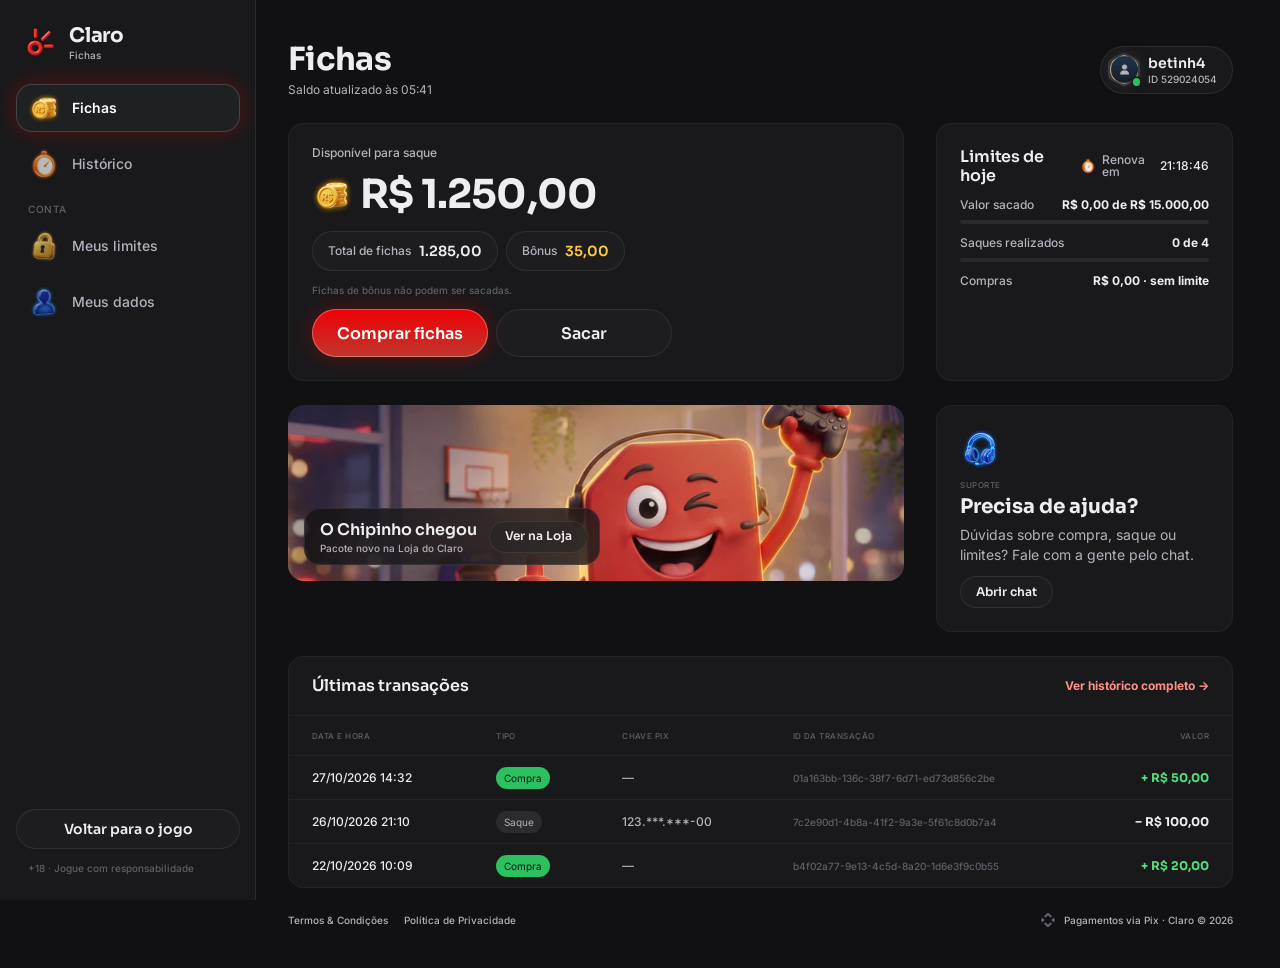
==== commit 0faebeb8: "Header: saldo com dropdown (Saldo total, geral, Bônus, Bônus Fidelidade, livre pra saque, Sacar | Co" ====
--- a/fichas/index.html
+++ b/fichas/index.html
@@ -10,9 +10,9 @@
 <link rel="preconnect" href="https://fonts.googleapis.com">
 <link rel="preconnect" href="https://fonts.gstatic.com" crossorigin>
 <link rel="stylesheet" href="https://fonts.googleapis.com/css2?family=Inter:wght@400;500;600;700&family=Sora:wght@600;700;800&display=swap">
-<link rel="stylesheet" href="../css/tokens.css?v=20261027h">
-<link rel="stylesheet" href="../css/ui.css?v=20261027h">
-<link rel="stylesheet" href="fichas.css?v=20261027h">
+<link rel="stylesheet" href="../css/tokens.css?v=20261117d">
+<link rel="stylesheet" href="../css/ui.css?v=20261117d">
+<link rel="stylesheet" href="fichas.css?v=20261117d">
 </head>
 <body>
 <svg width="0" height="0" style="position:absolute" aria-hidden="true">
@@ -35,6 +35,6 @@
 <div class="veil" id="veil" hidden><section class="drawer" id="drawer" role="dialog" aria-modal="true"></section></div>
 <div class="toast" id="toast"><span class="hint-pill" id="toastTxt"></span></div>
 
-<script src="fichas.js?v=20261027h"></script>
+<script src="fichas.js?v=20261117d"></script>
 </body>
 </html>
--- a/css/tokens.css
+++ b/css/tokens.css
@@ -32,7 +32,7 @@
   /* games */
   --game-truco:#e5484d; --game-paulista:#3b74f5; --game-cacheta:#8752f2; --game-tranca:#2cc160; --game-buraco:#1f9a4a;
   --game-poker:#0fa968; --game-sinuca:#2fa35a; --game-todos:#fe1e1e; --game-domino:#14b8a6; --game-dama:#f76b15; --game-xadrez:#5b6cff;
-  --game-paulista-tint:#3b74f53d; --game-truco-tint:#e5484d3d; --game-cacheta-tint:#8752f23d; --game-buraco-tint:#1f9a4a3d;
+  --game-paulista-tint:#3b74f53d; --game-truco-tint:#e5484d3d; --game-cacheta-tint:#8752f23d; --game-buraco-tint:#1f9a4a3d; --game-poker-tint:#0fa9683d; --game-sinuca-tint:#2fa35a3d;
   /* crew */
   --crew-engenheiro:#4fb3ff; --crew-comandante:#f5c542; --crew-piloto:#ff5a36; --crew-navegador:#e86bff; --crew-explorador:#4dffb8;
   --crew-bar:#ff9f43; --crew-reis:#34d399; --crew-nobru:#3d8bff; --crew-inhui:#ff4fb0;
@@ -40,6 +40,7 @@
   --stake-padrao-top:#7a1813; --stake-padrao-bottom:#3f0f0c; --stake-iniciante-top:#1f9a4a; --stake-iniciante-bottom:#1f502c;
   --table-card-top:#1f5a4a; --table-card-bottom:#0f2e2a; --table-stake:#ffc841;
   --plus-bg:#52de7e; --plus-icon:#111113;
+  --btn-success-top:#52de7e; --btn-success-bg:#1f9a4a; /* DS button-glass ☰ Type=Success (Comprar) */
   /* cards */
   --card-face:#ffffff; --card-border:#9ea2a4; --suit-red:#c72c3d; --suit-black:#141922; --back-top:#942922; --back-bottom:#570203;
   /* seat timer */
--- a/css/ui.css
+++ b/css/ui.css
@@ -8,6 +8,7 @@
 [role="button"]{cursor:pointer;-webkit-tap-highlight-color:transparent;-webkit-user-select:none;user-select:none;outline:0}
 input{font:inherit;color:inherit;border:0;background:none;outline:0;padding:0;margin:0;min-width:0}
 img,video{display:block;max-width:100%;user-select:none;-webkit-user-drag:none}
+video::-webkit-media-controls,video::-webkit-media-controls-start-playback-button,video::-webkit-media-controls-overlay-play-button{display:none!important;-webkit-appearance:none} /* sem botão de play: os vídeos são fundo */
 svg{display:block}
 [hidden]{display:none!important}
 .ic{flex:none;object-fit:contain;pointer-events:none}
@@ -50,6 +51,45 @@
 .cpill.bonus .t b{color:var(--text-prize)}
 .cpill .plus{width:20px;height:20px;border-radius:10px;background:var(--plus-bg);display:grid;place-items:center;flex:none}
 .cpill .plus svg{width:12px;height:12px;fill:var(--plus-icon)}
+/* saldo com seta: abre o dropdown (DS header-game ◉ Expanded) */
+.cpill .chev{width:20px;height:20px;display:grid;place-items:center;flex:none}
+.cpill .chev svg{width:10px;height:10px;fill:var(--text-muted);transform:rotate(90deg);transition:transform .2s}
+.cpill.open{box-shadow:inset 0 0 0 1px var(--border-strong)} .cpill.open .chev svg{transform:rotate(-90deg)}
+.hdr .hbuy{flex:1;min-width:0}
+/* dropdown do saldo (DS balance-panel) · celular: preso embaixo do header */
+.baldrop{position:absolute;left:0;right:0;top:64px;bottom:0;z-index:45;background:var(--bga-default-75);animation:fade .15s both}
+.balp{display:flex;flex-direction:column;gap:16px;max-height:100%;overflow:auto;padding:16px 16px 24px;background:var(--bg-subtle);border-radius:0 0 24px 24px;box-shadow:inset 0 -1px 0 var(--hl-subtle),0 16px 40px rgba(0,0,0,.4);animation:balIn .22s cubic-bezier(.2,.8,.2,1) both}
+@keyframes balIn{from{transform:translateY(-12px);opacity:0}}
+.balp .top{display:flex;justify-content:space-between;align-items:flex-start}
+.balp .top small{font:500 12px/1.2 var(--f-ui);color:var(--text-muted)}
+.balp .tv{display:flex;align-items:center;gap:8px;margin-top:4px}
+.balp .tv b{font:700 32px/1.2 var(--f-display);letter-spacing:-.02em;font-variant-numeric:tabular-nums}
+.balp .eye,.balp .x{display:grid;place-items:center;width:28px;height:28px}
+.balp .eye svg{width:20px;height:20px;fill:var(--text-muted)}
+.balp .x svg{width:12px;height:12px;fill:var(--text-muted);transform:rotate(-90deg)}
+.balp .rows{display:flex;flex-direction:column;gap:12px}
+.balp .kv{display:flex;justify-content:space-between;gap:12px;font:400 14px/1.4 var(--f-ui);color:var(--text-muted)}
+.balp .kv b{font-weight:400;color:var(--text-default);font-variant-numeric:tabular-nums;text-align:right}
+.balp hr{border:0;height:1px;background:var(--border-muted);margin:0}
+.balp .acts{display:flex;gap:12px} .balp .acts .btn{flex:1}
+/* Bônus Fidelidade (DS _loyalty-bonus): Resgatar quando tem valor · Juntando com a seta que abre as regras */
+.fid{display:flex;flex-direction:column;gap:12px;padding:8px 12px 8px 8px;border-radius:24px;background:var(--bga-strong-50);box-shadow:inset 0 0 0 1px var(--border-muted)}
+.fid.ready{flex-direction:row;align-items:center;gap:8px}
+.fid .ic{width:28px;height:28px;flex:none}
+.fid .t{flex:1;min-width:0;display:flex;flex-direction:column;gap:2px;text-align:left}
+.fid .t b{font:400 14px/1.3 var(--f-ui);color:var(--text-default)}
+.fid .t small{font:500 10px/1.2 var(--f-ui);color:var(--text-muted)}
+.fid .v{font:400 14px/1 var(--f-ui);font-variant-numeric:tabular-nums}
+.fid .row{display:flex;align-items:center;gap:8px;width:100%}
+.fid .chev{width:20px;height:20px;display:grid;place-items:center;flex:none}
+.fid .chev svg{width:10px;height:10px;fill:var(--text-muted);transform:rotate(90deg);transition:transform .2s}
+.fid.open{border-radius:16px;padding:8px 12px 12px 8px} .fid.open .chev svg{transform:rotate(-90deg)}
+.fid .more{display:flex;flex-direction:column;gap:12px}
+.fid .wk{display:flex;flex-direction:column;gap:4px;padding:12px;border-radius:12px;background:var(--bga-default-50);box-shadow:inset 0 0 0 1px var(--border-muted)}
+.fid .wk small{font:500 12px/1.2 var(--f-ui);color:var(--text-muted)}
+.fid .wk b{font:700 20px/1.2 var(--f-display);color:var(--text-prize);font-variant-numeric:tabular-nums}
+.fid p{margin:0;font:400 12px/1.5 var(--f-ui);color:var(--text-muted)}
+.fid .kv{font-size:12px}
 .hbell{position:relative;width:36px;height:36px;border-radius:18px;background:var(--bga-strong-50);box-shadow:inset 0 0 0 1px var(--border-muted);display:grid;place-items:center;flex:none}
 .hbell .ic{width:28px;height:28px}
 .hbell i{position:absolute;left:28px;top:0;width:8px;height:8px;border-radius:50%;background:var(--notification-error)}
@@ -122,6 +162,7 @@
 .btn.m44{height:44px;border-radius:22px}
 .btn.pri{background:linear-gradient(180deg,var(--btn-primary-top),var(--btn-primary-bg));box-shadow:inset 0 0 0 1px var(--hl),0 0 20px var(--glow-info);color:var(--btn-primary-text)}
 .btn.sec{background:var(--bga-strong-50);box-shadow:inset 0 0 0 1px var(--border-muted);color:var(--text-default)}
+.btn.ok{background:linear-gradient(180deg,var(--btn-success-top),var(--btn-success-bg));box-shadow:inset 0 0 0 1px var(--hl),0 0 20px var(--glow-success);color:#fff}
 .btn:disabled,.btn.dis{background:var(--btn-disabled-bg);box-shadow:none;color:var(--btn-disabled-text);pointer-events:none}
 .btn.danger-txt{background:none;box-shadow:none;color:var(--text-error);font:500 14px/1 var(--f-ui)}
 .btn.fill{flex:1;min-width:0}
@@ -136,9 +177,9 @@
 .bicon.s28{width:28px;height:28px;border-radius:14px}.bicon.s28 svg{width:16px;height:16px}
 
 /* ---------- tag ---------- */
-.tag{display:inline-flex;align-items:center;gap:4px;padding:2px 8px;border-radius:999px;font:600 12px/14px var(--f-display);white-space:nowrap;flex:none}
+.tag{display:inline-flex;align-items:center;gap:4px;padding:2px 8px;border-radius:999px;font:400 12px/18px var(--f-ui);white-space:nowrap;flex:none}
 .tag.neutral{background:#ffffff14;color:var(--text-muted)}
-.tag.gold{background:#ff908129;color:var(--text-brand);box-shadow:inset 0 0 0 1px #ffcfc78c}
+.tag.gold{padding:3px 8px;background:#ff908129;color:#fff;box-shadow:inset 0 0 0 1px #ffcfc78c}
 .tag.success{background:var(--sys-success);color:var(--bg-default)}
 .tag.danger{background:var(--sys-error);color:var(--text-default)}
 .tag.info{background:var(--sys-info);color:var(--text-default)}
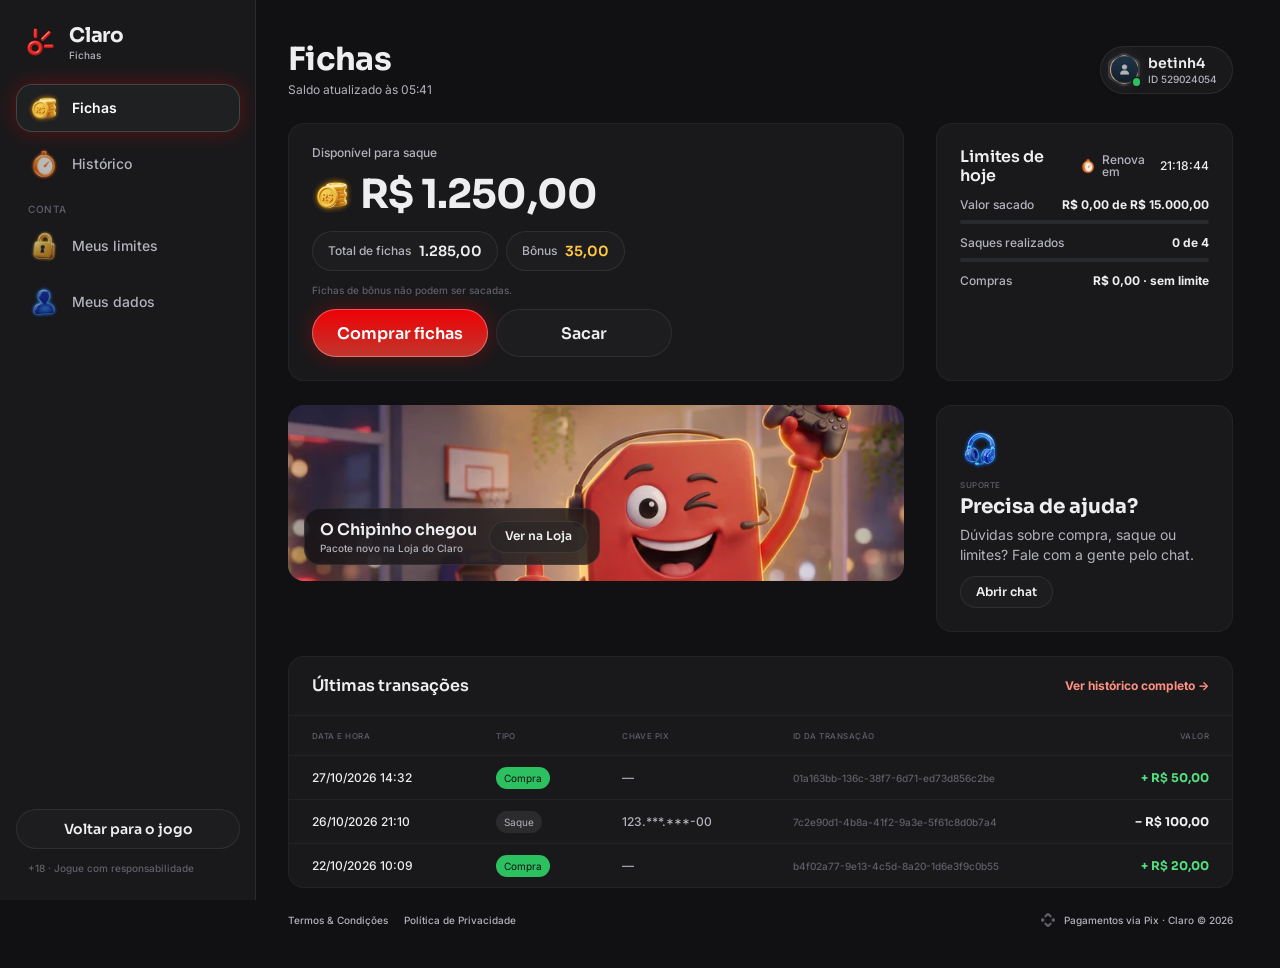
==== commit 211beba0: "Loja como na produção + promoção: pacotes a R$ 9,90 com as famílias da página Skins, pacote da marca" ====
--- a/fichas/index.html
+++ b/fichas/index.html
@@ -10,9 +10,9 @@
 <link rel="preconnect" href="https://fonts.googleapis.com">
 <link rel="preconnect" href="https://fonts.gstatic.com" crossorigin>
 <link rel="stylesheet" href="https://fonts.googleapis.com/css2?family=Inter:wght@400;500;600;700&family=Sora:wght@600;700;800&display=swap">
-<link rel="stylesheet" href="../css/tokens.css?v=20261117d">
-<link rel="stylesheet" href="../css/ui.css?v=20261117d">
-<link rel="stylesheet" href="fichas.css?v=20261117d">
+<link rel="stylesheet" href="../css/tokens.css?v=20261119a">
+<link rel="stylesheet" href="../css/ui.css?v=20261119a">
+<link rel="stylesheet" href="fichas.css?v=20261119a">
 </head>
 <body>
 <svg width="0" height="0" style="position:absolute" aria-hidden="true">
@@ -35,6 +35,6 @@
 <div class="veil" id="veil" hidden><section class="drawer" id="drawer" role="dialog" aria-modal="true"></section></div>
 <div class="toast" id="toast"><span class="hint-pill" id="toastTxt"></span></div>
 
-<script src="fichas.js?v=20261117d"></script>
+<script src="fichas.js?v=20261119a"></script>
 </body>
 </html>
--- a/css/tokens.css
+++ b/css/tokens.css
@@ -36,6 +36,8 @@
   /* crew */
   --crew-engenheiro:#4fb3ff; --crew-comandante:#f5c542; --crew-piloto:#ff5a36; --crew-navegador:#e86bff; --crew-explorador:#4dffb8;
   --crew-bar:#ff9f43; --crew-reis:#34d399; --crew-nobru:#3d8bff; --crew-inhui:#ff4fb0;
+  /* famílias da página Skins (mesma cor da chamada do Truco) */
+  --crew-laje:#ff7f50; --crew-portaria:#3ddc84; --crew-live:#b45cff; --crew-feira:#ffa62b; --crew-navalha:#ff4fb0; --crew-varzea:#5be37d; --crew-oficina:#3db8ff; --crew-posto:#ff3b4a; --crew-fliper:#a45cff; --crew-grau:#4fa3ff; --crew-palpite:#f2b233;
   /* stake / table */
   --stake-padrao-top:#7a1813; --stake-padrao-bottom:#3f0f0c; --stake-iniciante-top:#1f9a4a; --stake-iniciante-bottom:#1f502c;
   --table-card-top:#1f5a4a; --table-card-bottom:#0f2e2a; --table-stake:#ffc841;
--- a/css/ui.css
+++ b/css/ui.css
@@ -60,10 +60,9 @@
 .baldrop{position:absolute;left:0;right:0;top:64px;bottom:0;z-index:45;background:var(--bga-default-75);animation:fade .15s both}
 .balp{display:flex;flex-direction:column;gap:16px;max-height:100%;overflow:auto;padding:16px 16px 24px;background:var(--bg-subtle);border-radius:0 0 24px 24px;box-shadow:inset 0 -1px 0 var(--hl-subtle),0 16px 40px rgba(0,0,0,.4);animation:balIn .22s cubic-bezier(.2,.8,.2,1) both}
 @keyframes balIn{from{transform:translateY(-12px);opacity:0}}
-.balp .top{display:flex;justify-content:space-between;align-items:flex-start}
+.balp .top{display:flex;justify-content:space-between;align-items:center}
 .balp .top small{font:500 12px/1.2 var(--f-ui);color:var(--text-muted)}
-.balp .tv{display:flex;align-items:center;gap:8px;margin-top:4px}
-.balp .tv b{font:700 32px/1.2 var(--f-display);letter-spacing:-.02em;font-variant-numeric:tabular-nums}
+.balp .tv{display:flex;align-items:center;gap:4px}
 .balp .eye,.balp .x{display:grid;place-items:center;width:28px;height:28px}
 .balp .eye svg{width:20px;height:20px;fill:var(--text-muted)}
 .balp .x svg{width:12px;height:12px;fill:var(--text-muted);transform:rotate(-90deg)}
